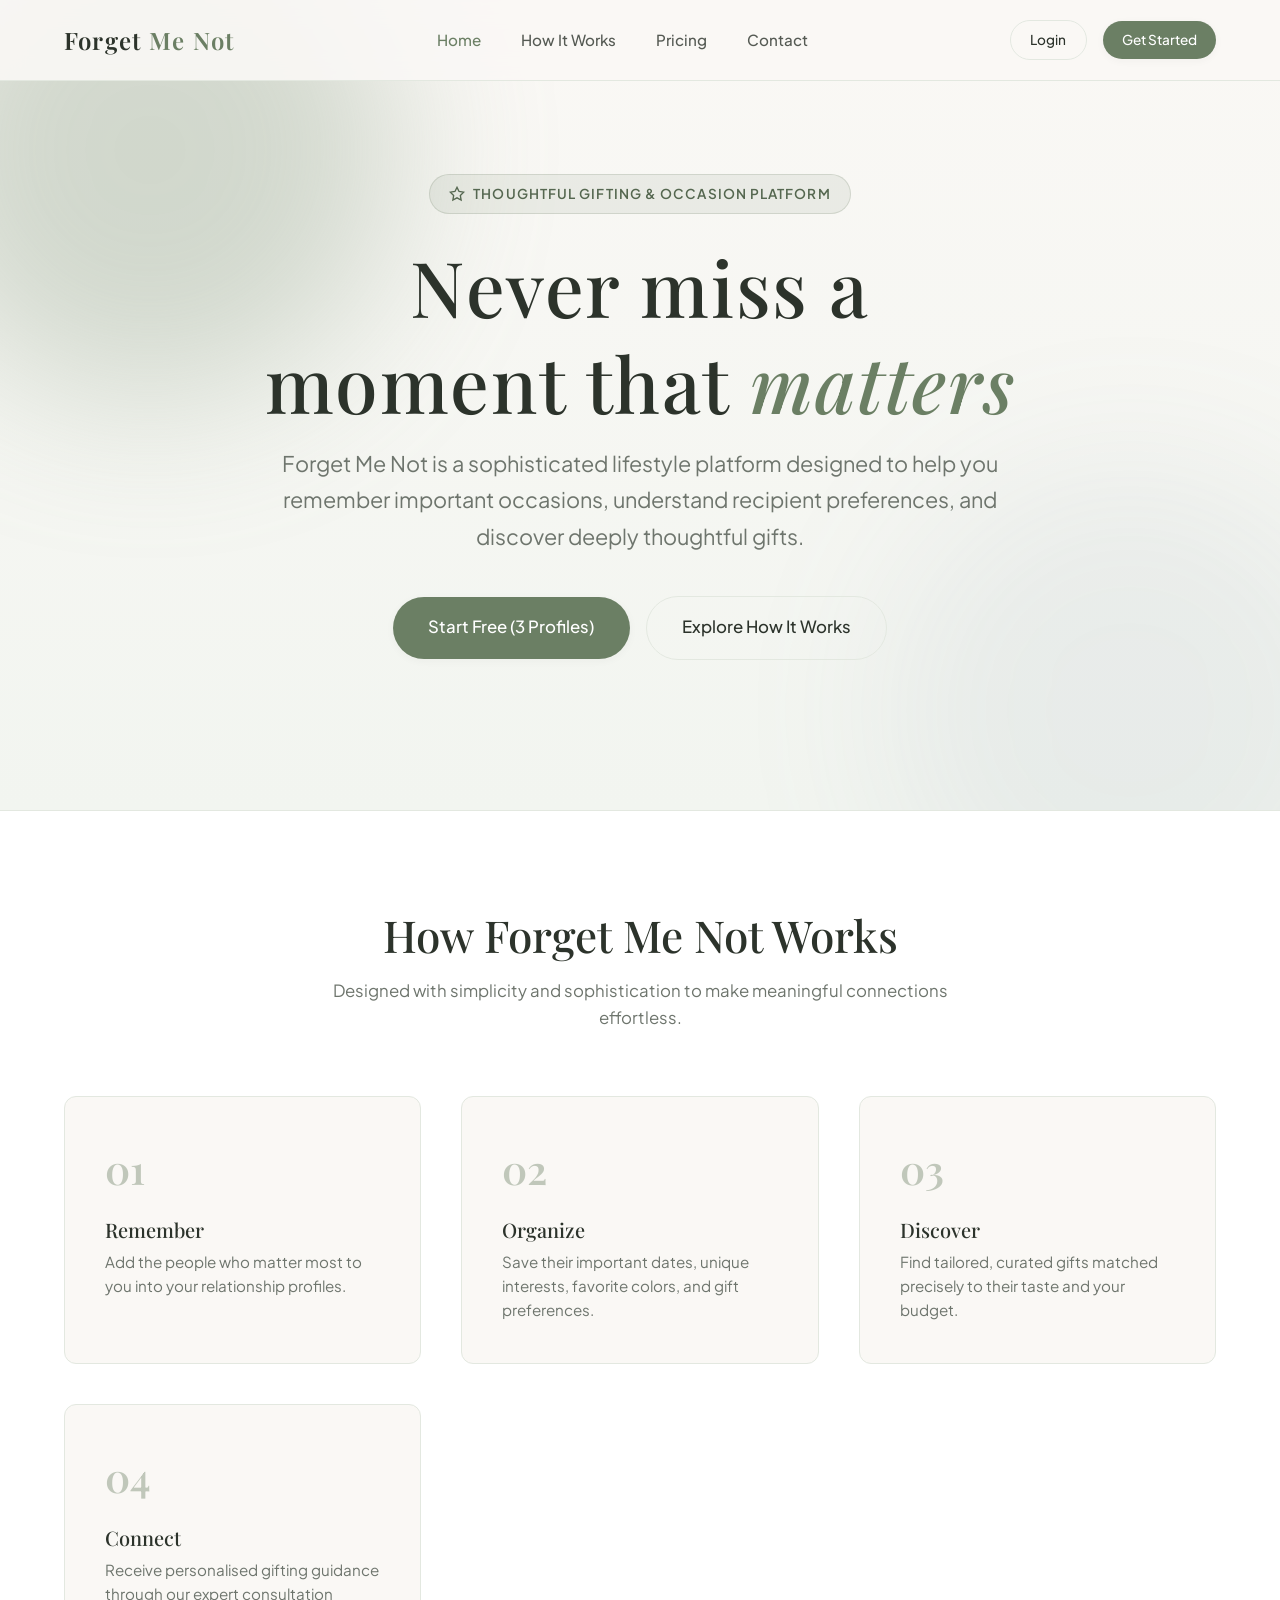
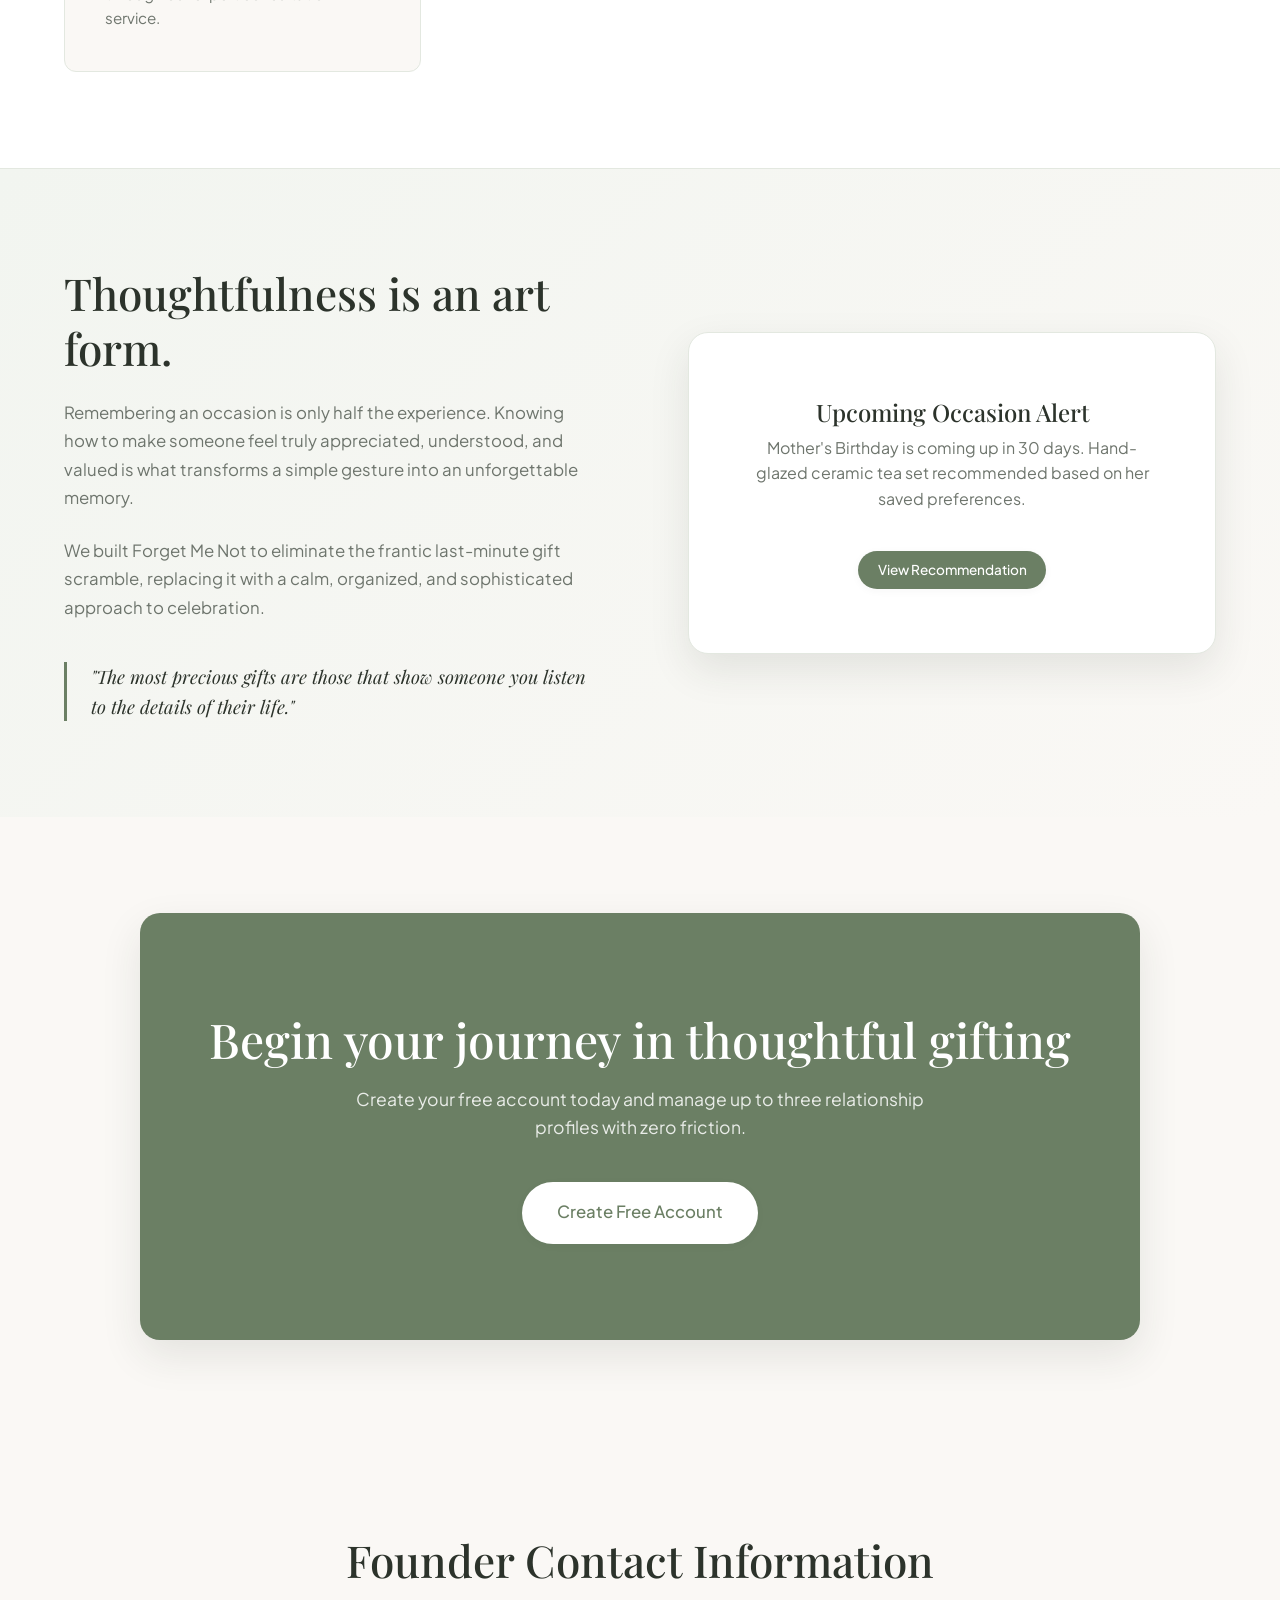
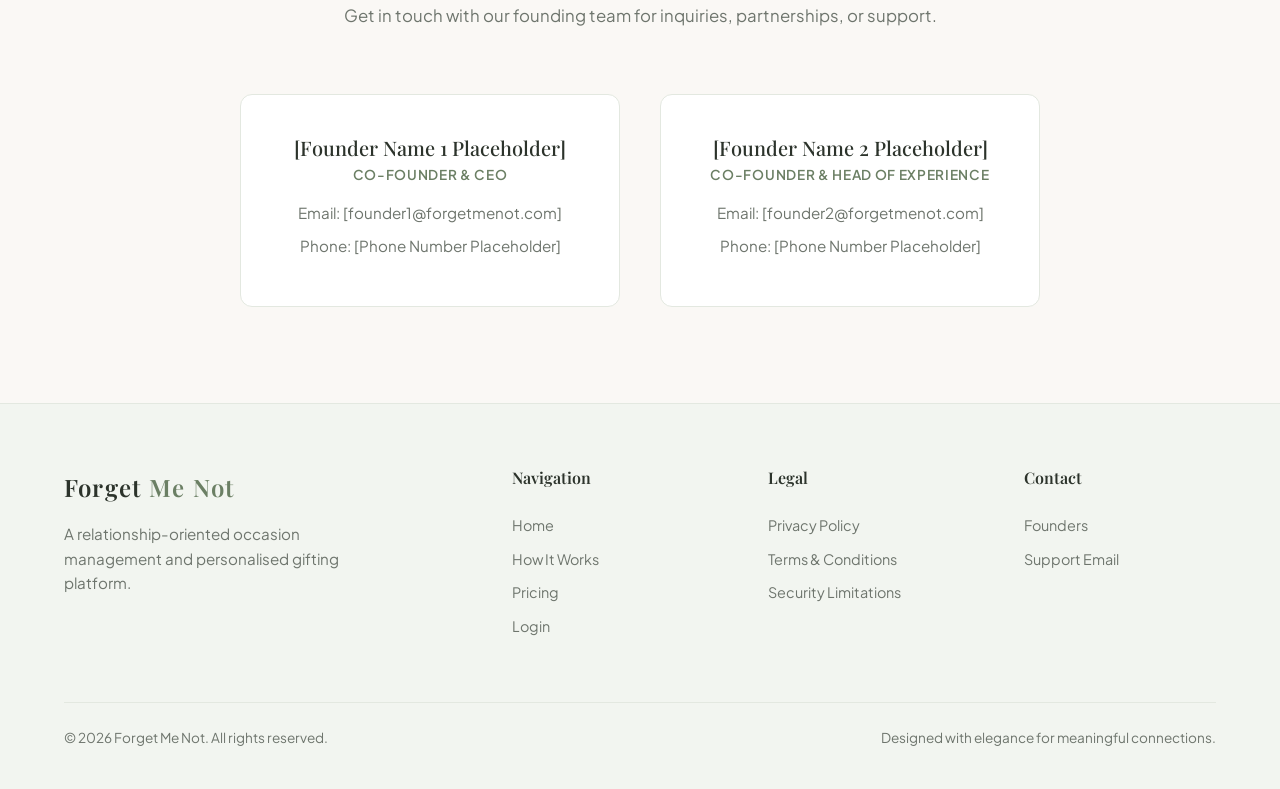
==== index.html @ f0a18846 "Add files via upload" ====
<!DOCTYPE html>
<html lang="en">
<head>
    <meta charset="UTF-8">
    <meta name="viewport" content="width=device-width, initial-scale=1.0">
    <title>Forget Me Not — Relationship-Oriented Occasion Management & Gifting Platform</title>
    <link rel="preconnect" href="https://fonts.googleapis.com">
    <link rel="preconnect" href="https://fonts.gstatic.com" crossorigin>
    <link href="https://fonts.googleapis.com/css2?family=Playfair+Display:ital,wght@0,400;0,500;0,600;1,400&family=Plus+Jakarta+Sans:wght@400;500;600;700&display=swap" rel="stylesheet">
    <link rel="stylesheet" href="css/variables.css">
    <link rel="stylesheet" href="css/global.css">
    <link rel="stylesheet" href="css/landing.css">
</head>
<body>

    <!-- Public Navigation -->
    <header class="public-nav">
        <div class="container nav-container">
            <a href="index.html" class="nav-logo">
                Forget <span>Me Not</span>
            </a>
            <nav class="nav-links">
                <a href="index.html" class="active">Home</a>
                <a href="#how-it-works">How It Works</a>
                <a href="pricing.html">Pricing</a>
                <a href="#contact">Contact</a>
            </nav>
            <div class="nav-actions">
                <a href="login.html" class="btn btn-secondary btn-sm">Login</a>
                <a href="signup.html" class="btn btn-primary btn-sm">Get Started</a>
            </div>
        </div>
    </header>

    <!-- Hero Section -->
    <section class="hero">
        <div class="hero-blob blob-1"></div>
        <div class="hero-blob blob-2"></div>
        <div class="container hero-content animate-fade-in">
            <div class="hero-badge">
                <svg width="16" height="16" viewBox="0 0 24 24" fill="none" stroke="currentColor" stroke-width="2"><path d="M12 2l3.09 6.26L22 9.27l-5 4.87 1.18 6.88L12 17.77l-6.18 3.25L7 14.14 2 9.27l6.91-1.01L12 2z"/></svg>
                Thoughtful Gifting & Occasion Platform
            </div>
            <h1>Never miss a moment that <span>matters</span></h1>
            <p class="hero-slogan">Forget Me Not is a sophisticated lifestyle platform designed to help you remember important occasions, understand recipient preferences, and discover deeply thoughtful gifts.</p>
            <div class="hero-buttons">
                <a href="signup.html" class="btn btn-primary btn-lg">Start Free (3 Profiles)</a>
                <a href="#how-it-works" class="btn btn-secondary btn-lg">Explore How It Works</a>
            </div>
        </div>
    </section>

    <!-- How It Works Section -->
    <section id="how-it-works" class="section steps-section">
        <div class="container">
            <div class="section-header">
                <h2>How Forget Me Not Works</h2>
                <p>Designed with simplicity and sophistication to make meaningful connections effortless.</p>
            </div>
            <div class="steps-grid">
                <div class="step-card">
                    <div class="step-number">01</div>
                    <h3>Remember</h3>
                    <p>Add the people who matter most to you into your relationship profiles.</p>
                </div>
                <div class="step-card">
                    <div class="step-number">02</div>
                    <h3>Organize</h3>
                    <p>Save their important dates, unique interests, favorite colors, and gift preferences.</p>
                </div>
                <div class="step-card">
                    <div class="step-number">03</div>
                    <h3>Discover</h3>
                    <p>Find tailored, curated gifts matched precisely to their taste and your budget.</p>
                </div>
                <div class="step-card">
                    <div class="step-number">04</div>
                    <h3>Connect</h3>
                    <p>Receive personalised gifting guidance through our expert consultation service.</p>
                </div>
            </div>
        </div>
    </section>

    <!-- Why Forget Me Not Section -->
    <section class="section why-section">
        <div class="container">
            <div class="why-grid">
                <div class="why-content">
                    <h2>Thoughtfulness is an art form.</h2>
                    <p>Remembering an occasion is only half the experience. Knowing how to make someone feel truly appreciated, understood, and valued is what transforms a simple gesture into an unforgettable memory.</p>
                    <p>We built Forget Me Not to eliminate the frantic last-minute gift scramble, replacing it with a calm, organized, and sophisticated approach to celebration.</p>
                    <div class="why-quote">
                        "The most precious gifts are those that show someone you listen to the details of their life."
                    </div>
                </div>
                <div class="why-image-wrapper">
                    <div class="why-card-stack">
                        <h3>Upcoming Occasion Alert</h3>
                        <p>Mother's Birthday is coming up in 30 days. Hand-glazed ceramic tea set recommended based on her saved preferences.</p>
                        <a href="signup.html" class="btn btn-primary btn-sm">View Recommendation</a>
                    </div>
                </div>
            </div>
        </div>
    </section>

    <!-- Call to Action Banner -->
    <section class="container">
        <div class="cta-banner">
            <h2>Begin your journey in thoughtful gifting</h2>
            <p>Create your free account today and manage up to three relationship profiles with zero friction.</p>
            <a href="signup.html" class="btn btn-primary btn-lg">Create Free Account</a>
        </div>
    </section>

    <!-- Contact Section -->
    <section id="contact" class="section">
        <div class="container">
            <div class="section-header">
                <h2>Founder Contact Information</h2>
                <p>Get in touch with our founding team for inquiries, partnerships, or support.</p>
            </div>
            <div class="contact-grid">
                <div class="contact-card">
                    <h3>[Founder Name 1 Placeholder]</h3>
                    <span class="role">Co-Founder & CEO</span>
                    <p>Email: [founder1@forgetmenot.com]</p>
                    <p>Phone: [Phone Number Placeholder]</p>
                </div>
                <div class="contact-card">
                    <h3>[Founder Name 2 Placeholder]</h3>
                    <span class="role">Co-Founder & Head of Experience</span>
                    <p>Email: [founder2@forgetmenot.com]</p>
                    <p>Phone: [Phone Number Placeholder]</p>
                </div>
            </div>
        </div>
    </section>

    <!-- Footer -->
    <footer class="footer">
        <div class="container">
            <div class="footer-grid">
                <div class="footer-brand">
                    <a href="index.html" class="nav-logo">
                        Forget <span>Me Not</span>
                    </a>
                    <p>A relationship-oriented occasion management and personalised gifting platform.</p>
                </div>
                <div class="footer-col">
                    <h4>Navigation</h4>
                    <ul>
                        <li><a href="index.html">Home</a></li>
                        <li><a href="#how-it-works">How It Works</a></li>
                        <li><a href="pricing.html">Pricing</a></li>
                        <li><a href="login.html">Login</a></li>
                    </ul>
                </div>
                <div class="footer-col">
                    <h4>Legal</h4>
                    <ul>
                        <li><a href="#privacy">Privacy Policy</a></li>
                        <li><a href="#terms">Terms & Conditions</a></li>
                        <li><a href="#security">Security Limitations</a></li>
                    </ul>
                </div>
                <div class="footer-col">
                    <h4>Contact</h4>
                    <ul>
                        <li><a href="#contact">Founders</a></li>
                        <li><a href="mailto:support@forgetmenot.com">Support Email</a></li>
                    </ul>
                </div>
            </div>
            <div class="footer-bottom">
                <p>&copy; 2026 Forget Me Not. All rights reserved.</p>
                <p>Designed with elegance for meaningful connections.</p>
            </div>
        </div>
    </footer>

    <script src="js/storage.js"></script>
</body>
</html>
---- css/variables.css ----
:root {
  /* Brand Color Palette - Forget Me Not */
  --color-primary: #6B7F64;      /* Sage Green */
  --color-primary-dark: #556750;
  --color-primary-light: #8A9E85;
  --color-secondary: #73889B;    /* Muted Blue */
  --color-secondary-dark: #596D7E;
  --color-background: #FAF8F5;   /* Warm Off-White */
  --color-surface: #F2F5F0;      /* Pale Sage Surface */
  --color-surface-card: #FFFFFF; /* Pure white for cards */
  --color-text: #2C332B;         /* Deep Charcoal / Forest */
  --color-muted: #6E756D;        /* Muted Grey */
  --color-border: #E3E8E0;       /* Subtle Border */
  --color-accent: #C9A075;       /* Warm Neutral Accent / Gold-Sand */
  --color-accent-light: #F7F1EB;
  --color-danger: #A36B6B;
  --color-danger-light: #F9F1F1;
  --color-success: #6B9A7C;

  /* Typography */
  --font-serif: "Playfair Display", Didot, "Bodoni MT", Georgia, serif;
  --font-sans: "Plus Jakarta Sans", -apple-system, BlinkMacSystemFont, "Segoe UI", Roboto, sans-serif;

  /* Spacing */
  --space-xs: 0.25rem;
  --space-sm: 0.5rem;
  --space-md: 1rem;
  --space-lg: 1.5rem;
  --space-xl: 2.5rem;
  --space-2xl: 4rem;
  --space-3xl: 6rem;

  /* Shadows & Radius */
  --radius-sm: 6px;
  --radius-md: 12px;
  --radius-lg: 20px;
  --radius-full: 9999px;
  
  --shadow-sm: 0 2px 8px rgba(44, 51, 43, 0.04);
  --shadow-md: 0 8px 24px rgba(44, 51, 43, 0.07);
  --shadow-lg: 0 16px 40px rgba(44, 51, 43, 0.1);
  --transition: all 0.3s cubic-bezier(0.16, 1, 0.3, 1);
}
---- css/global.css ----
/* Global Styles & Resets */
*, *::before, *::after {
  box-sizing: border-box;
  margin: 0;
  padding: 0;
}

html {
  scroll-behavior: smooth;
  font-size: 16px;
}

body {
  font-family: var(--font-sans);
  background-color: var(--color-background);
  color: var(--color-text);
  line-height: 1.6;
  -webkit-font-smoothing: antialiased;
  -moz-osx-font-smoothing: grayscale;
  overflow-x: hidden;
}

h1, h2, h3, h4, h5, h6 {
  font-family: var(--font-serif);
  font-weight: 500;
  color: var(--color-text);
  line-height: 1.25;
}

a {
  color: inherit;
  text-decoration: none;
  transition: var(--transition);
}

ul, ol {
  list-style: none;
}

button, input, select, textarea {
  font-family: inherit;
  font-size: inherit;
  color: inherit;
  border: none;
  background: none;
  outline: none;
}

button {
  cursor: pointer;
}

img {
  max-width: 100%;
  height: auto;
  display: block;
}

/* Utility Containers */
.container {
  width: 100%;
  max-width: 1200px;
  margin: 0 auto;
  padding: 0 var(--space-lg);
}

.section {
  padding: var(--space-3xl) 0;
}

/* Buttons */
.btn {
  display: inline-flex;
  align-items: center;
  justify-content: center;
  gap: var(--space-sm);
  padding: 0.85rem 1.75rem;
  border-radius: var(--radius-full);
  font-weight: 500;
  font-size: 0.95rem;
  transition: var(--transition);
  text-align: center;
  white-space: nowrap;
}

.btn-primary {
  background-color: var(--color-primary);
  color: #FFFFFF;
  box-shadow: var(--shadow-sm);
}

.btn-primary:hover {
  background-color: var(--color-primary-dark);
  transform: translateY(-2px);
  box-shadow: var(--shadow-md);
}

.btn-secondary {
  background-color: transparent;
  color: var(--color-text);
  border: 1px solid var(--color-border);
}

.btn-secondary:hover {
  border-color: var(--color-secondary);
  background-color: var(--color-surface);
}

.btn-accent {
  background-color: var(--color-accent);
  color: #FFFFFF;
}

.btn-accent:hover {
  background-color: #B58C62;
}

.btn-sm {
  padding: 0.5rem 1.2rem;
  font-size: 0.85rem;
}

.btn-lg {
  padding: 1.1rem 2.2rem;
  font-size: 1.05rem;
}

/* Cards */
.card {
  background-color: var(--color-surface-card);
  border-radius: var(--radius-md);
  border: 1px solid var(--color-border);
  padding: var(--space-xl);
  box-shadow: var(--shadow-sm);
  transition: var(--transition);
}

.card:hover {
  box-shadow: var(--shadow-md);
  border-color: var(--color-primary-light);
  transform: translateY(-3px);
}

/* Badges & Tags */
.badge {
  display: inline-flex;
  align-items: center;
  padding: 0.25rem 0.75rem;
  border-radius: var(--radius-full);
  font-size: 0.75rem;
  font-weight: 600;
  letter-spacing: 0.05em;
  text-transform: uppercase;
}

.badge-primary {
  background-color: var(--color-surface);
  color: var(--color-primary-dark);
}

.badge-secondary {
  background-color: rgba(115, 136, 155, 0.1);
  color: var(--color-secondary-dark);
}

.badge-accent {
  background-color: var(--color-accent-light);
  color: var(--color-accent);
}

/* Forms */
.form-group {
  margin-bottom: var(--space-lg);
}

.form-label {
  display: block;
  font-size: 0.9rem;
  font-weight: 500;
  margin-bottom: var(--space-xs);
  color: var(--color-text);
}

.form-input, .form-select, .form-textarea {
  width: 100%;
  padding: 0.85rem 1.1rem;
  background-color: var(--color-surface-card);
  border: 1px solid var(--color-border);
  border-radius: var(--radius-sm);
  color: var(--color-text);
  transition: var(--transition);
}

.form-input:focus, .form-select:focus, .form-textarea:focus {
  border-color: var(--color-primary);
  box-shadow: 0 0 0 3px rgba(107, 127, 100, 0.15);
}

/* Animations */
@keyframes fadeIn {
  from { opacity: 0; transform: translateY(10px); }
  to { opacity: 1; transform: translateY(0); }
}

.animate-fade-in {
  animation: fadeIn 0.8s cubic-bezier(0.16, 1, 0.3, 1) forwards;
}

/* Header Navbar for Public Pages */
.public-nav {
  position: fixed;
  top: 0;
  left: 0;
  width: 100%;
  background-color: rgba(250, 248, 245, 0.9);
  backdrop-filter: blur(12px);
  z-index: 1000;
  border-bottom: 1px solid var(--color-border);
  transition: var(--transition);
}

.nav-container {
  display: flex;
  align-items: center;
  justify-content: space-between;
  height: 80px;
}

.nav-logo {
  font-family: var(--font-serif);
  font-size: 1.5rem;
  font-weight: 600;
  letter-spacing: 0.05em;
  color: var(--color-text);
  display: flex;
  align-items: center;
  gap: var(--space-sm);
}

.nav-logo span {
  color: var(--color-primary);
}

.nav-links {
  display: flex;
  align-items: center;
  gap: var(--space-xl);
}

.nav-links a {
  font-size: 0.95rem;
  font-weight: 500;
  color: var(--color-text);
  opacity: 0.8;
}

.nav-links a:hover, .nav-links a.active {
  opacity: 1;
  color: var(--color-primary);
}

.nav-actions {
  display: flex;
  align-items: center;
  gap: var(--space-md);
}

/* Footer */
.footer {
  background-color: var(--color-surface);
  border-top: 1px solid var(--color-border);
  padding: var(--space-2xl) 0 var(--space-xl);
}

.footer-grid {
  display: grid;
  grid-template-columns: 2fr 1fr 1fr 1fr;
  gap: var(--space-2xl);
  margin-bottom: var(--space-2xl);
}

.footer-brand p {
  color: var(--color-muted);
  font-size: 0.95rem;
  margin-top: var(--space-md);
  max-width: 320px;
}

.footer-col h4 {
  font-size: 1rem;
  font-weight: 600;
  margin-bottom: var(--space-lg);
}

.footer-col ul {
  display: flex;
  flex-direction: column;
  gap: var(--space-sm);
}

.footer-col a {
  color: var(--color-muted);
  font-size: 0.9rem;
}

.footer-col a:hover {
  color: var(--color-primary);
}

.footer-bottom {
  display: flex;
  align-items: center;
  justify-content: space-between;
  padding-top: var(--space-lg);
  border-top: 1px solid var(--color-border);
  color: var(--color-muted);
  font-size: 0.85rem;
}
---- css/landing.css ----
/* Landing Page Specific Styles */

/* Hero Section */
.hero {
  position: relative;
  min-height: 90vh;
  display: flex;
  align-items: center;
  justify-content: center;
  text-align: center;
  padding: 120px var(--space-lg) var(--space-3xl);
  background: linear-gradient(180deg, var(--color-background) 0%, var(--color-surface) 100%);
  overflow: hidden;
}

.hero-content {
  max-width: 800px;
  z-index: 2;
}

.hero-badge {
  display: inline-flex;
  align-items: center;
  gap: var(--space-sm);
  padding: 0.5rem 1.2rem;
  background-color: rgba(107, 127, 100, 0.1);
  border: 1px solid rgba(107, 127, 100, 0.2);
  border-radius: var(--radius-full);
  color: var(--color-primary-dark);
  font-size: 0.85rem;
  font-weight: 600;
  text-transform: uppercase;
  letter-spacing: 0.08em;
  margin-bottom: var(--space-lg);
}

.hero h1 {
  font-size: clamp(2.75rem, 6vw, 5rem);
  font-weight: 500;
  letter-spacing: 0.02em;
  margin-bottom: var(--space-md);
  color: var(--color-text);
}

.hero h1 span {
  font-style: italic;
  font-family: var(--font-serif);
  color: var(--color-primary);
}

.hero-slogan {
  font-size: clamp(1.1rem, 2vw, 1.35rem);
  color: var(--color-muted);
  margin-bottom: var(--space-xl);
  line-height: 1.7;
}

.hero-buttons {
  display: flex;
  align-items: center;
  justify-content: center;
  gap: var(--space-md);
  flex-wrap: wrap;
}

/* Decorative Background Blobs */
.hero-blob {
  position: absolute;
  width: 500px;
  height: 500px;
  border-radius: 50%;
  filter: blur(80px);
  z-index: 1;
  opacity: 0.35;
  pointer-events: none;
}

.blob-1 {
  top: -100px;
  left: -100px;
  background-color: var(--color-primary-light);
}

.blob-2 {
  bottom: -150px;
  right: -100px;
  background-color: rgba(115, 136, 155, 0.25);
}

/* How It Works Section */
.steps-section {
  background-color: var(--color-surface-card);
  border-top: 1px solid var(--color-border);
  border-bottom: 1px solid var(--color-border);
}

.section-header {
  text-align: center;
  max-width: 650px;
  margin: 0 auto var(--space-2xl);
}

.section-header h2 {
  font-size: clamp(2rem, 3.5vw, 2.75rem);
  margin-bottom: var(--space-md);
}

.section-header p {
  color: var(--color-muted);
  font-size: 1.05rem;
}

.steps-grid {
  display: grid;
  grid-template-columns: repeat(auto-fit, minmax(260px, 1fr));
  gap: var(--space-xl);
}

.step-card {
  position: relative;
  background-color: var(--color-background);
  border: 1px solid var(--color-border);
  border-radius: var(--radius-md);
  padding: var(--space-xl);
  transition: var(--transition);
}

.step-card:hover {
  transform: translateY(-5px);
  border-color: var(--color-primary);
  box-shadow: var(--shadow-md);
}

.step-number {
  font-family: var(--font-serif);
  font-size: 2.5rem;
  color: var(--color-primary);
  font-weight: 600;
  opacity: 0.4;
  margin-bottom: var(--space-md);
}

.step-card h3 {
  font-size: 1.25rem;
  margin-bottom: var(--space-sm);
}

.step-card p {
  color: var(--color-muted);
  font-size: 0.95rem;
}

/* Why Section */
.why-section {
  background: linear-gradient(135deg, var(--color-surface) 0%, var(--color-background) 100%);
}

.why-grid {
  display: grid;
  grid-template-columns: 1fr 1fr;
  gap: var(--space-3xl);
  align-items: center;
}

.why-content h2 {
  font-size: clamp(2rem, 3.5vw, 2.75rem);
  margin-bottom: var(--space-lg);
}

.why-content p {
  color: var(--color-muted);
  font-size: 1.05rem;
  margin-bottom: var(--space-lg);
  line-height: 1.7;
}

.why-quote {
  border-left: 3px solid var(--color-primary);
  padding-left: var(--space-lg);
  font-style: italic;
  font-family: var(--font-serif);
  font-size: 1.15rem;
  color: var(--color-text);
  margin-top: var(--space-xl);
}

.why-image-wrapper {
  position: relative;
}

.why-card-stack {
  background-color: var(--color-surface-card);
  border-radius: var(--radius-lg);
  border: 1px solid var(--color-border);
  padding: var(--space-2xl);
  box-shadow: var(--shadow-lg);
  text-align: center;
}

.why-card-stack h3 {
  font-size: 1.5rem;
  margin-bottom: var(--space-sm);
}

.why-card-stack p {
  color: var(--color-muted);
  margin-bottom: var(--space-xl);
}

/* CTA Section */
.cta-banner {
  background: var(--color-primary);
  color: #FFFFFF;
  border-radius: var(--radius-lg);
  padding: var(--space-3xl) var(--space-xl);
  text-align: center;
  margin: var(--space-3xl) auto;
  max-width: 1000px;
  box-shadow: var(--shadow-lg);
}

.cta-banner h2 {
  color: #FFFFFF;
  font-size: clamp(2rem, 4vw, 3rem);
  margin-bottom: var(--space-md);
}

.cta-banner p {
  color: rgba(255, 255, 255, 0.85);
  font-size: 1.1rem;
  max-width: 600px;
  margin: 0 auto var(--space-xl);
}

.cta-banner .btn-primary {
  background-color: #FFFFFF;
  color: var(--color-primary);
}

.cta-banner .btn-primary:hover {
  background-color: var(--color-surface);
}

/* Contact Section */
.contact-grid {
  display: grid;
  grid-template-columns: repeat(auto-fit, minmax(300px, 1fr));
  gap: var(--space-xl);
  max-width: 800px;
  margin: 0 auto;
}

.contact-card {
  background-color: var(--color-surface-card);
  border: 1px solid var(--color-border);
  border-radius: var(--radius-md);
  padding: var(--space-xl);
  text-align: center;
}

.contact-card h3 {
  font-size: 1.25rem;
  margin-bottom: var(--space-xs);
}

.contact-card .role {
  font-size: 0.85rem;
  color: var(--color-primary);
  font-weight: 600;
  text-transform: uppercase;
  letter-spacing: 0.05em;
  margin-bottom: var(--space-md);
  display: block;
}

.contact-card p {
  color: var(--color-muted);
  font-size: 0.95rem;
  margin-bottom: var(--space-sm);
}

@media (max-width: 768px) {
  .why-grid {
    grid-template-columns: 1fr;
    gap: var(--space-xl);
  }
  .footer-grid {
    grid-template-columns: 1fr 1fr;
    gap: var(--space-xl);
  }
}

@media (max-width: 480px) {
  .footer-grid {
    grid-template-columns: 1fr;
  }
}
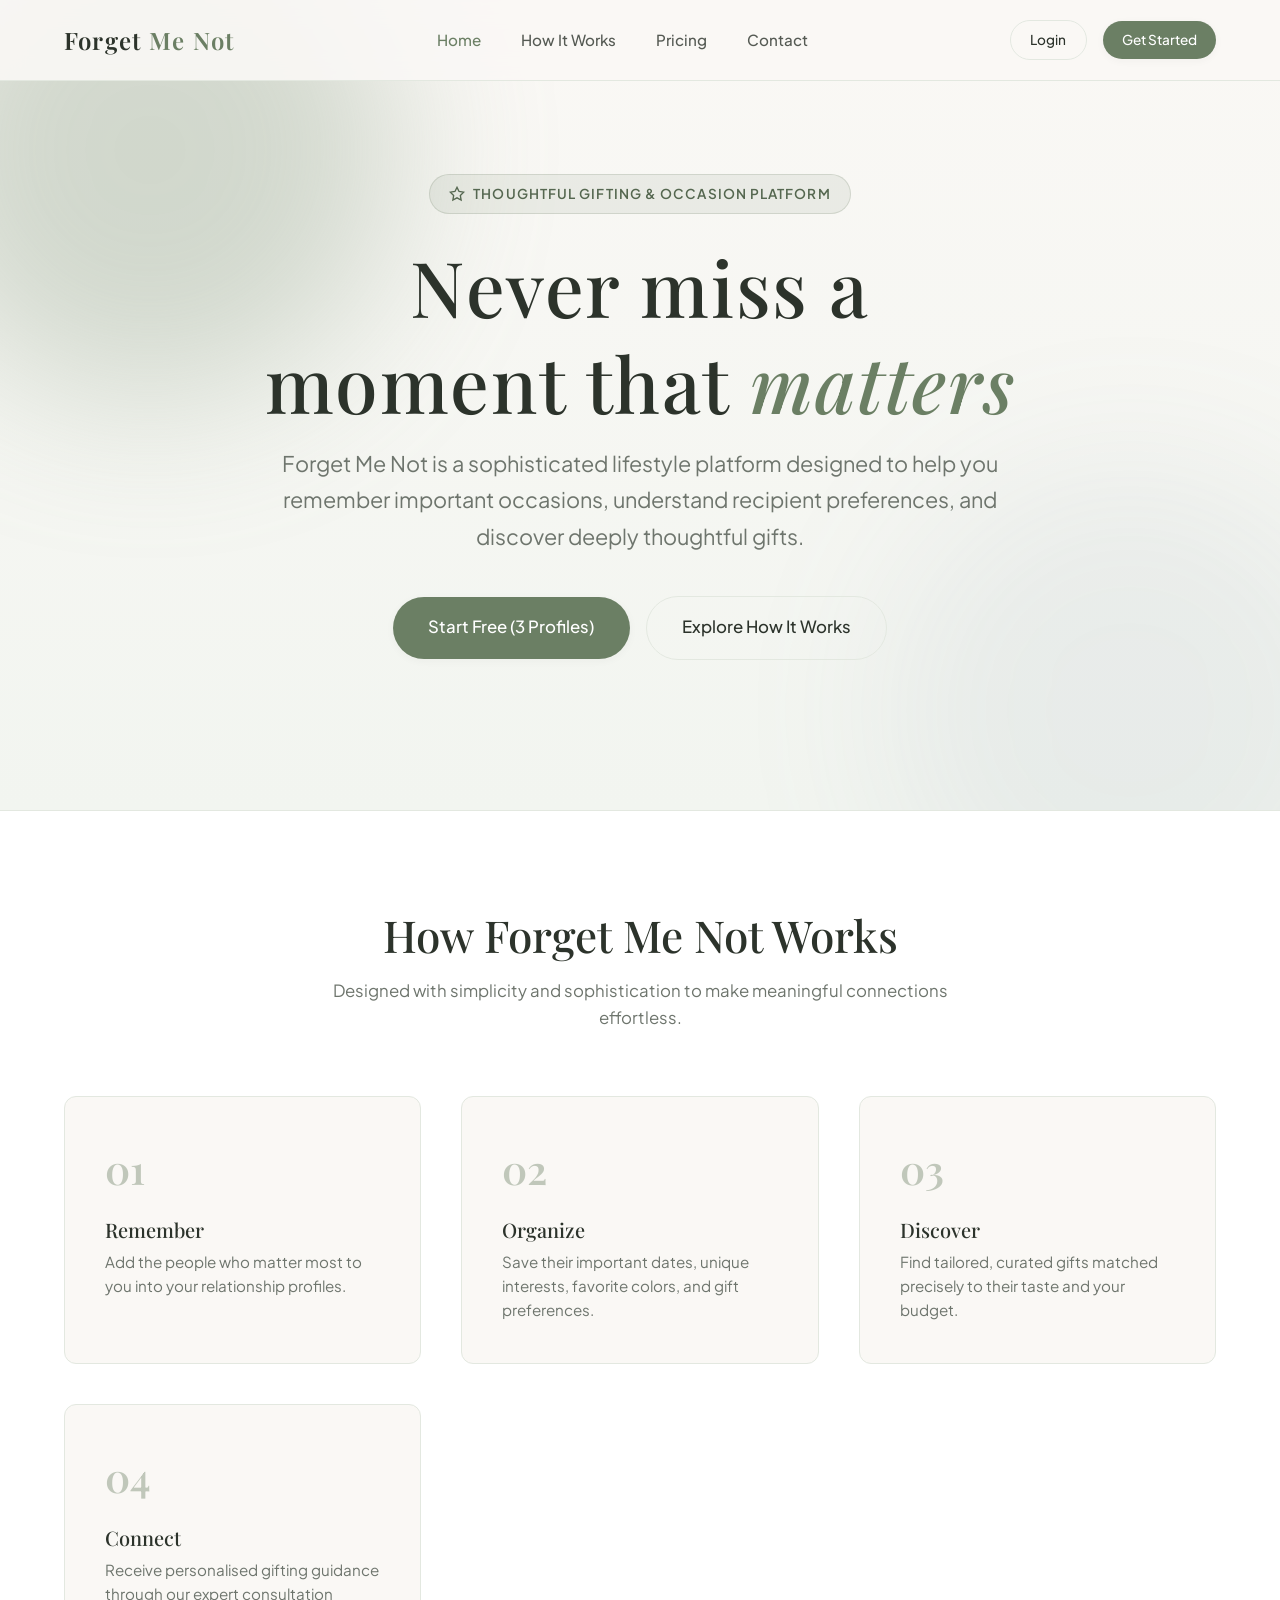
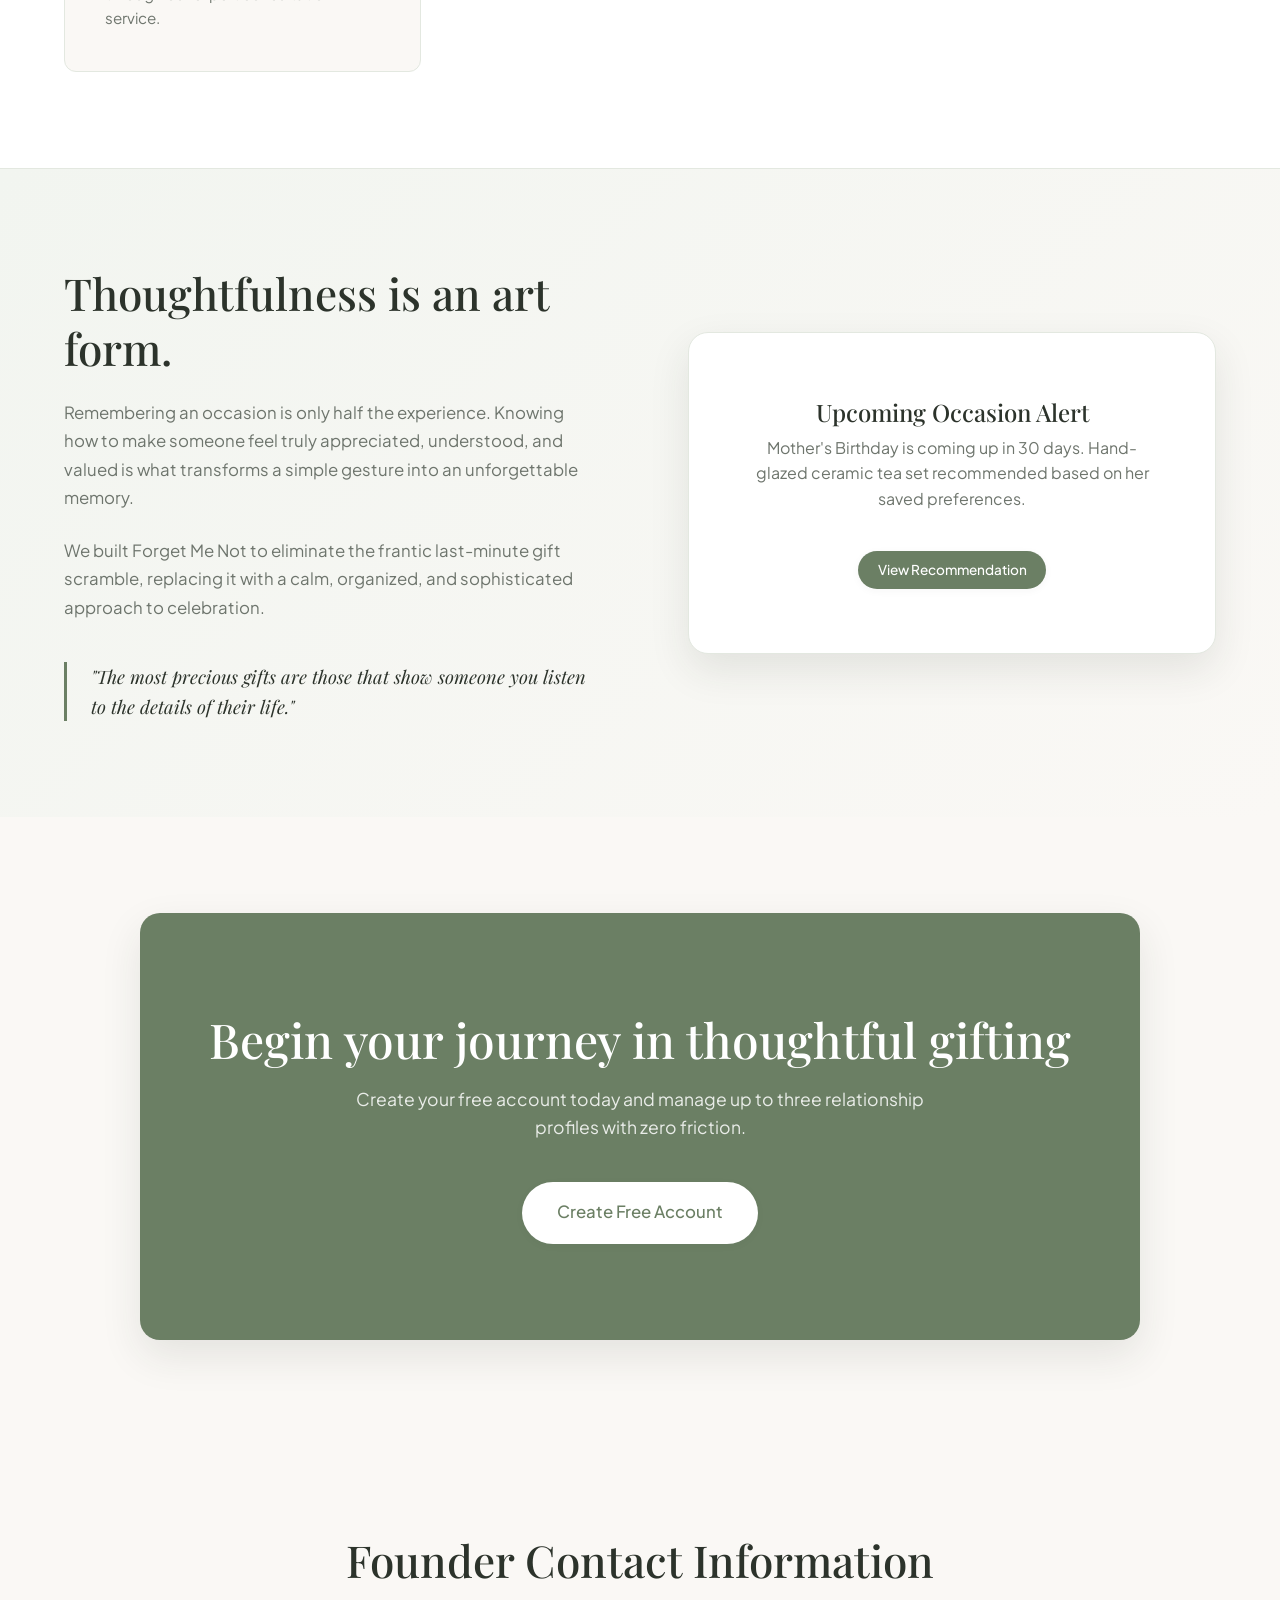
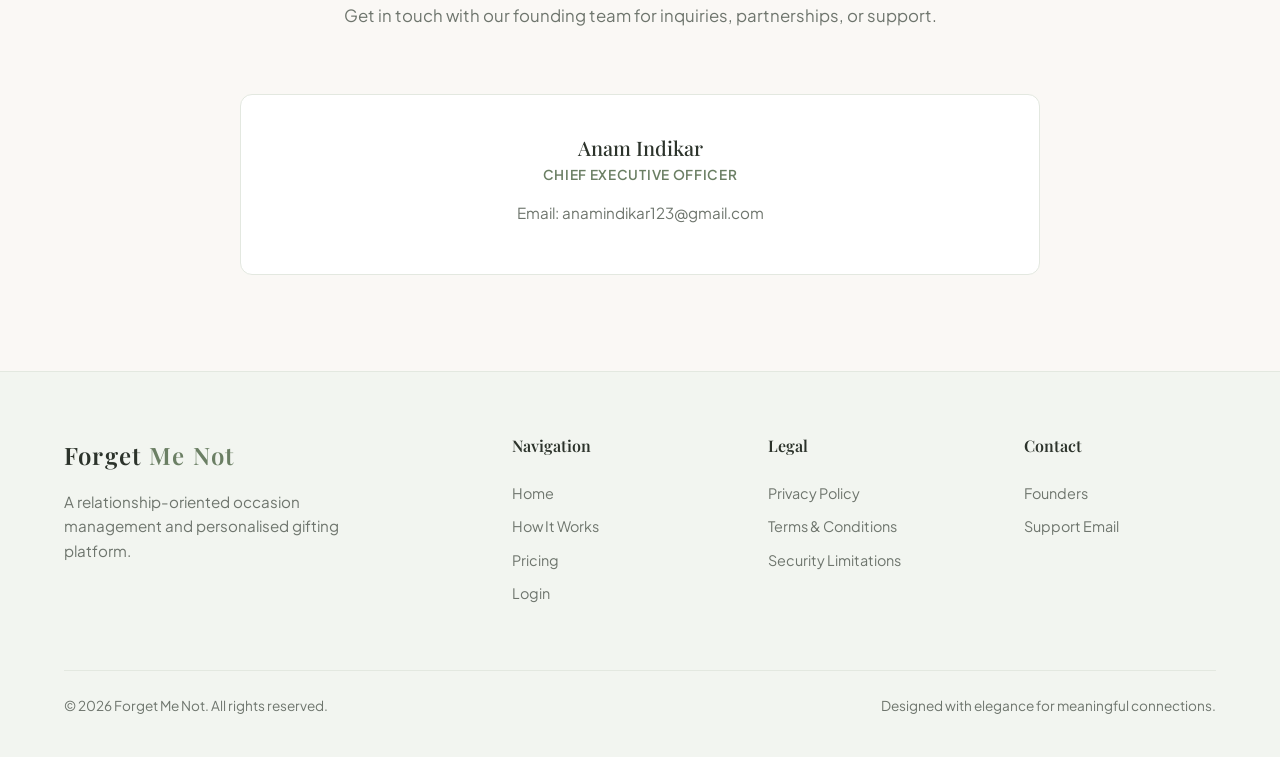
==== commit b13d0f9a: "Replace founder placeholder with actual details Updated founder information in the contact section." ====
--- a/index.html
+++ b/index.html
@@ -123,16 +123,9 @@
             </div>
             <div class="contact-grid">
                 <div class="contact-card">
-                    <h3>[Founder Name 1 Placeholder]</h3>
-                    <span class="role">Co-Founder & CEO</span>
-                    <p>Email: [founder1@forgetmenot.com]</p>
-                    <p>Phone: [Phone Number Placeholder]</p>
-                </div>
-                <div class="contact-card">
-                    <h3>[Founder Name 2 Placeholder]</h3>
-                    <span class="role">Co-Founder & Head of Experience</span>
-                    <p>Email: [founder2@forgetmenot.com]</p>
-                    <p>Phone: [Phone Number Placeholder]</p>
+                    <h3>Anam Indikar</h3>
+                    <span class="role">Chief Executive Officer</span>
+                    <p>Email: anamindikar123@gmail.com</p>
                 </div>
             </div>
         </div>
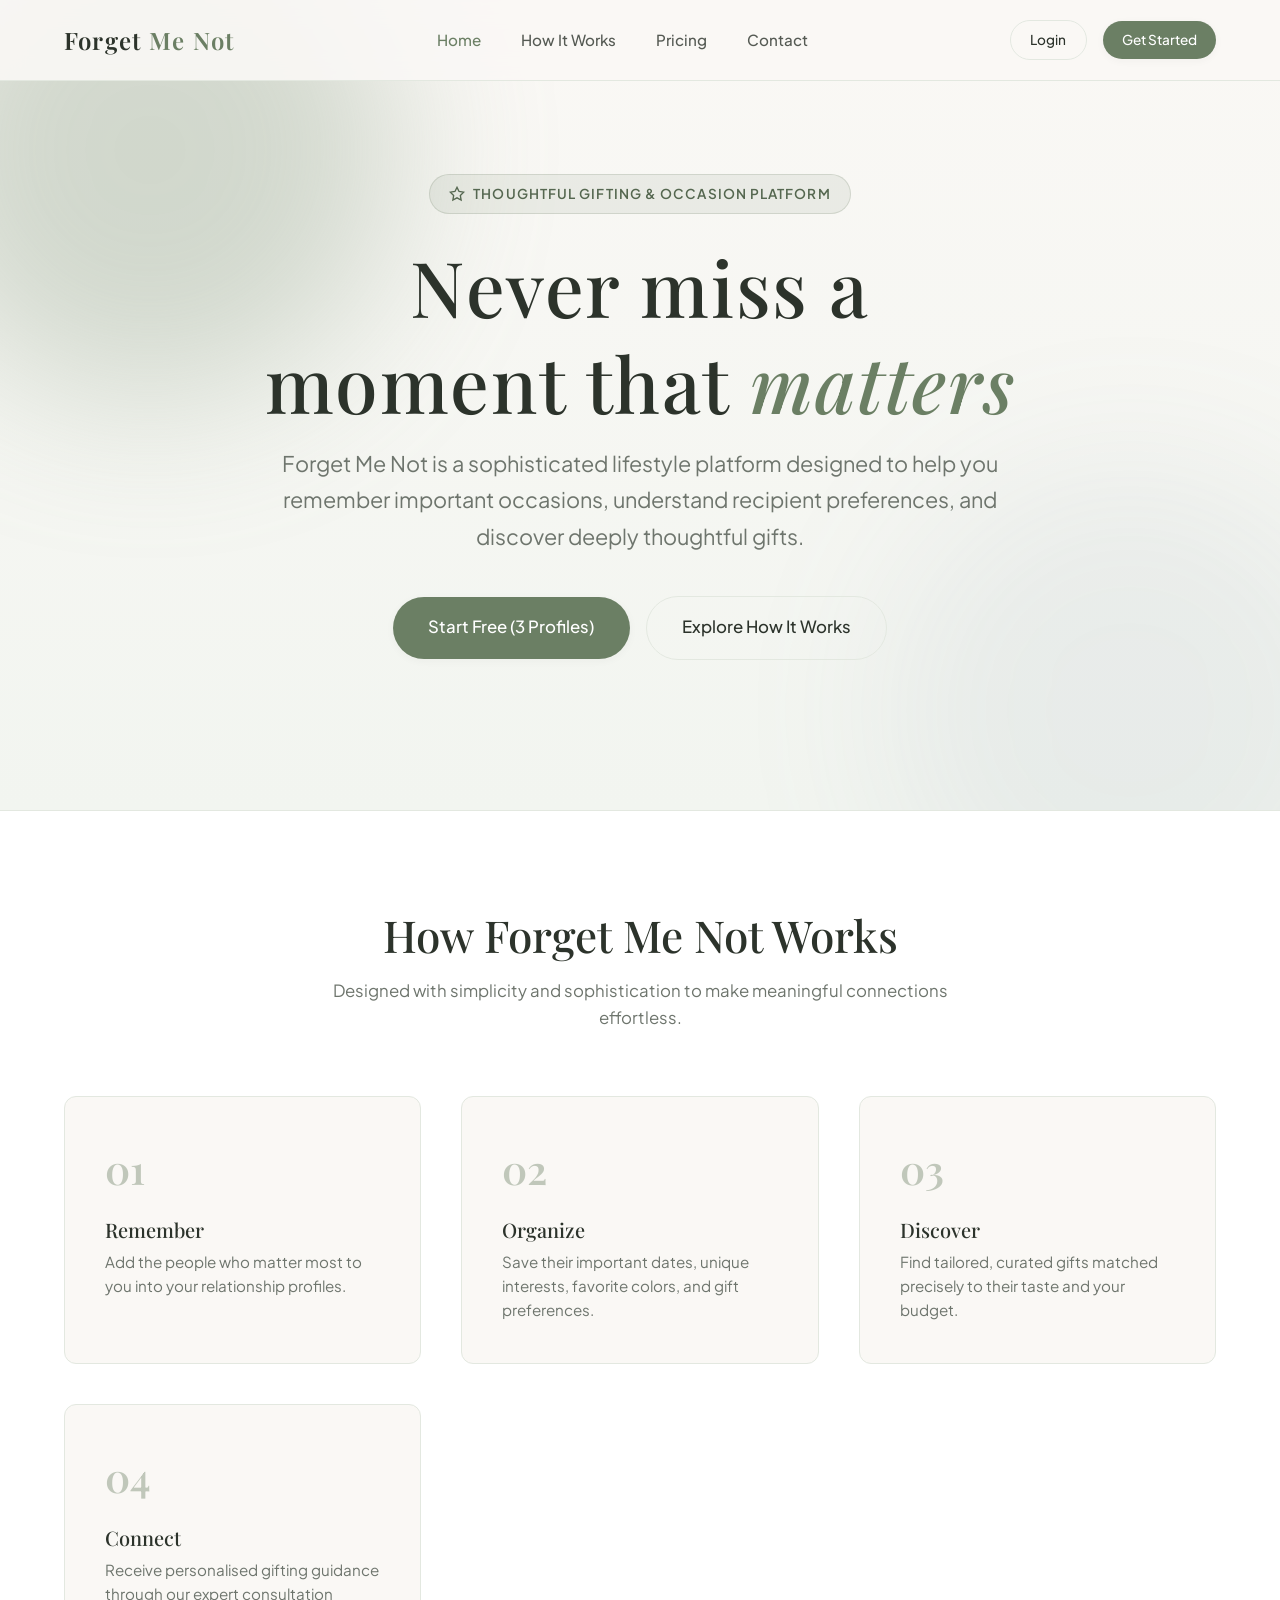
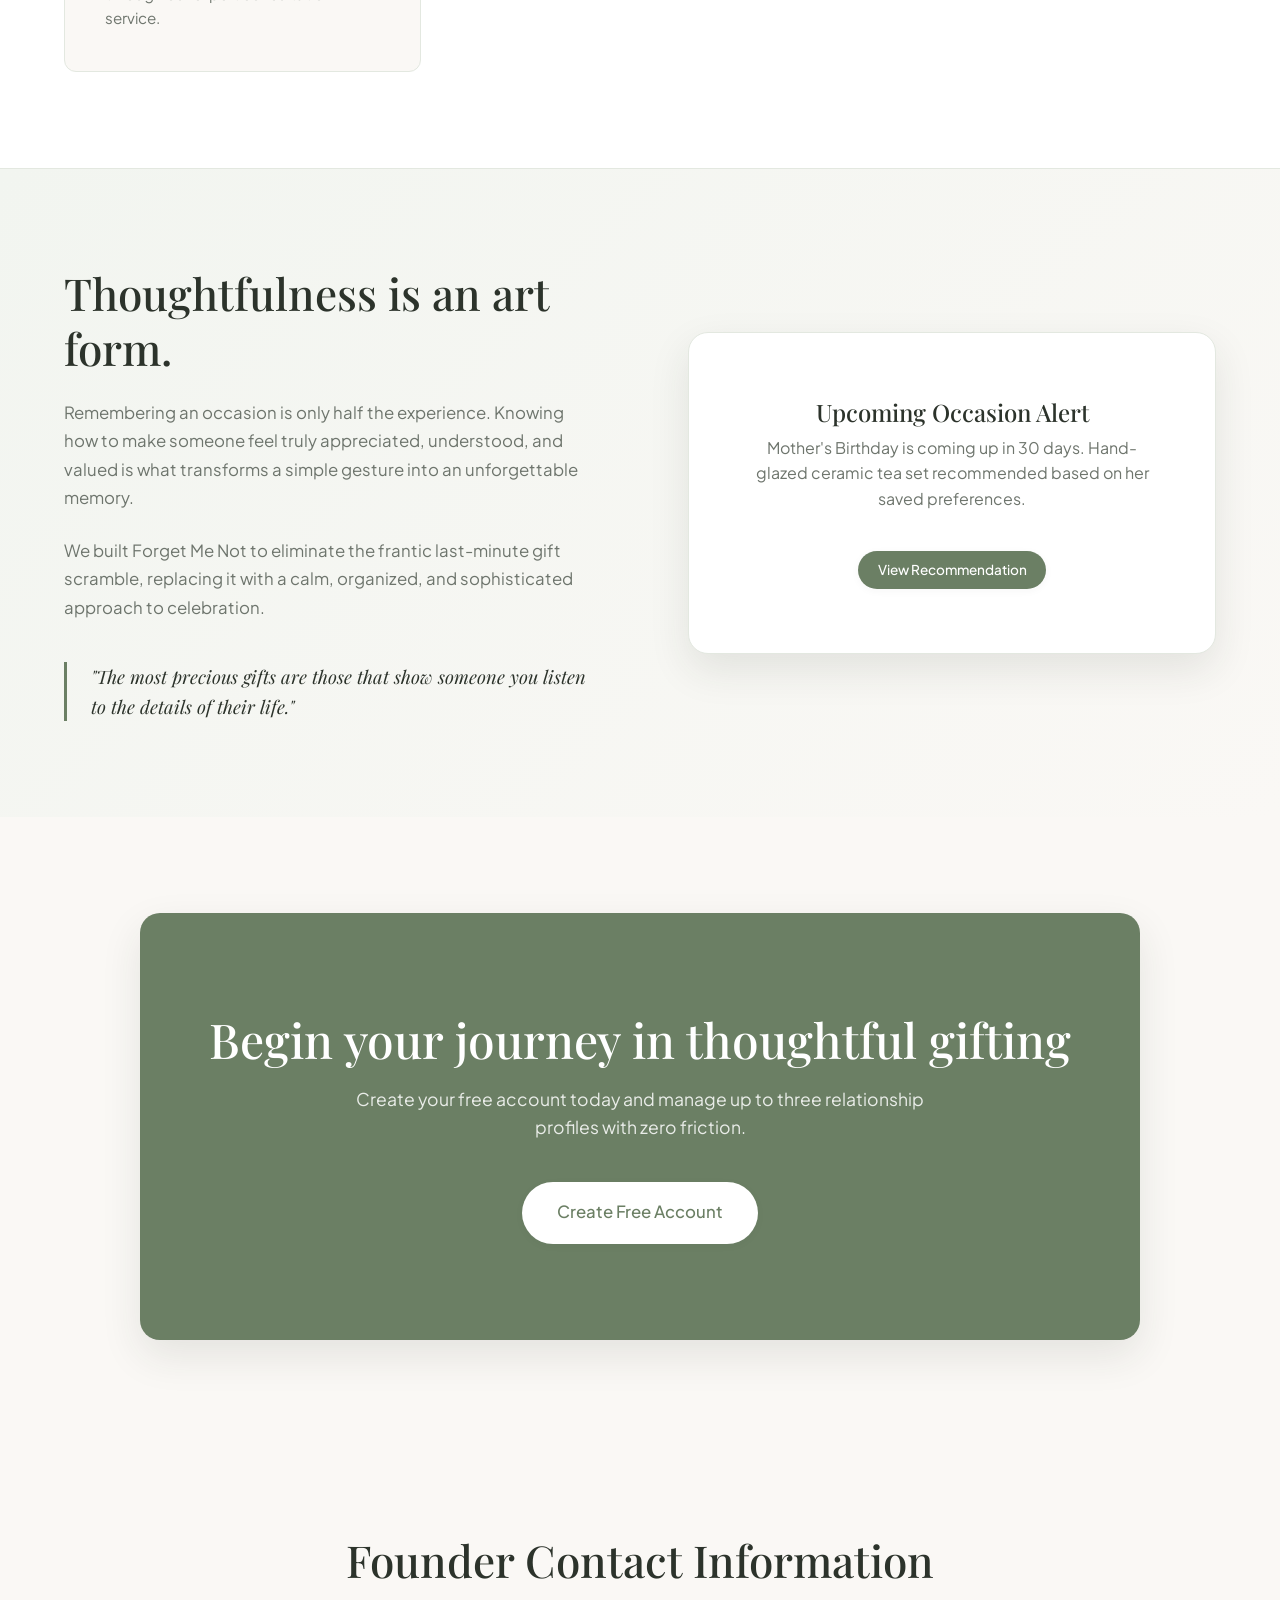
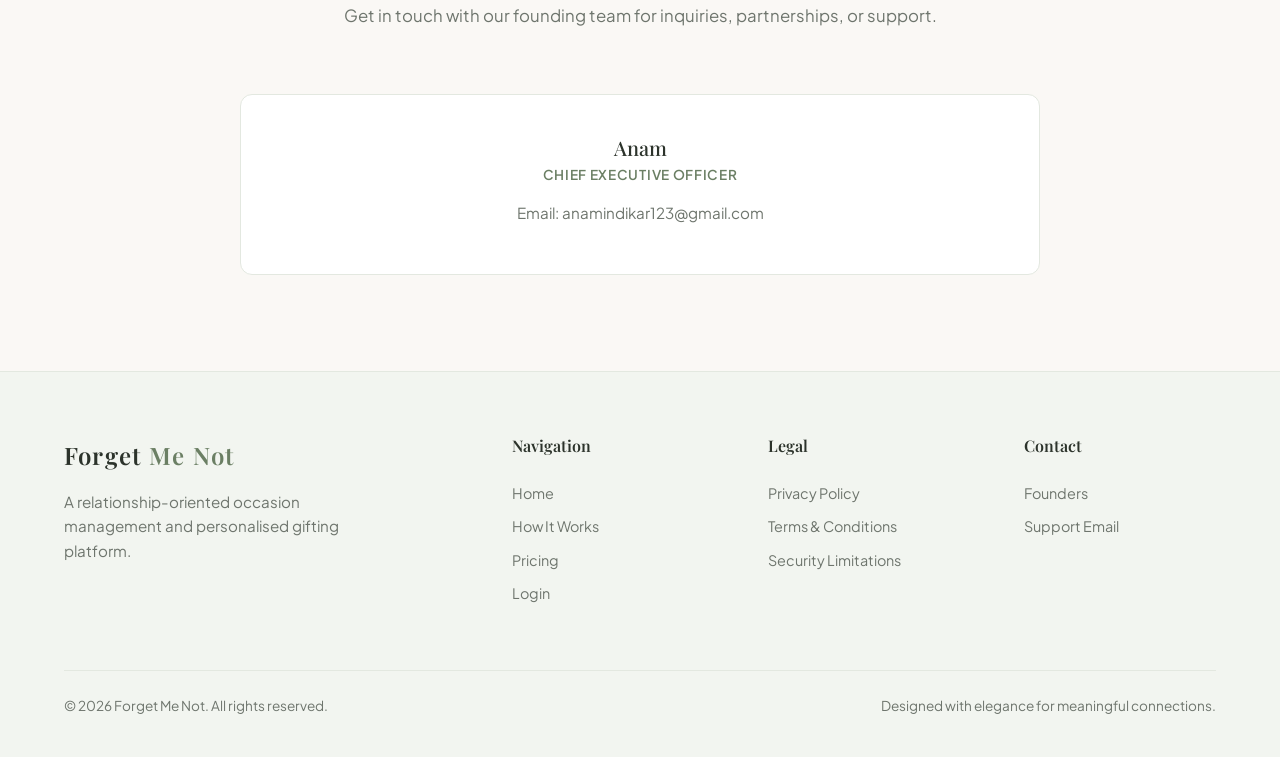
==== commit 24add2fa: "Update index.html" ====
--- a/index.html
+++ b/index.html
@@ -123,7 +123,7 @@
             </div>
             <div class="contact-grid">
                 <div class="contact-card">
-                    <h3>Anam Indikar</h3>
+                    <h3>Anam</h3>
                     <span class="role">Chief Executive Officer</span>
                     <p>Email: anamindikar123@gmail.com</p>
                 </div>
